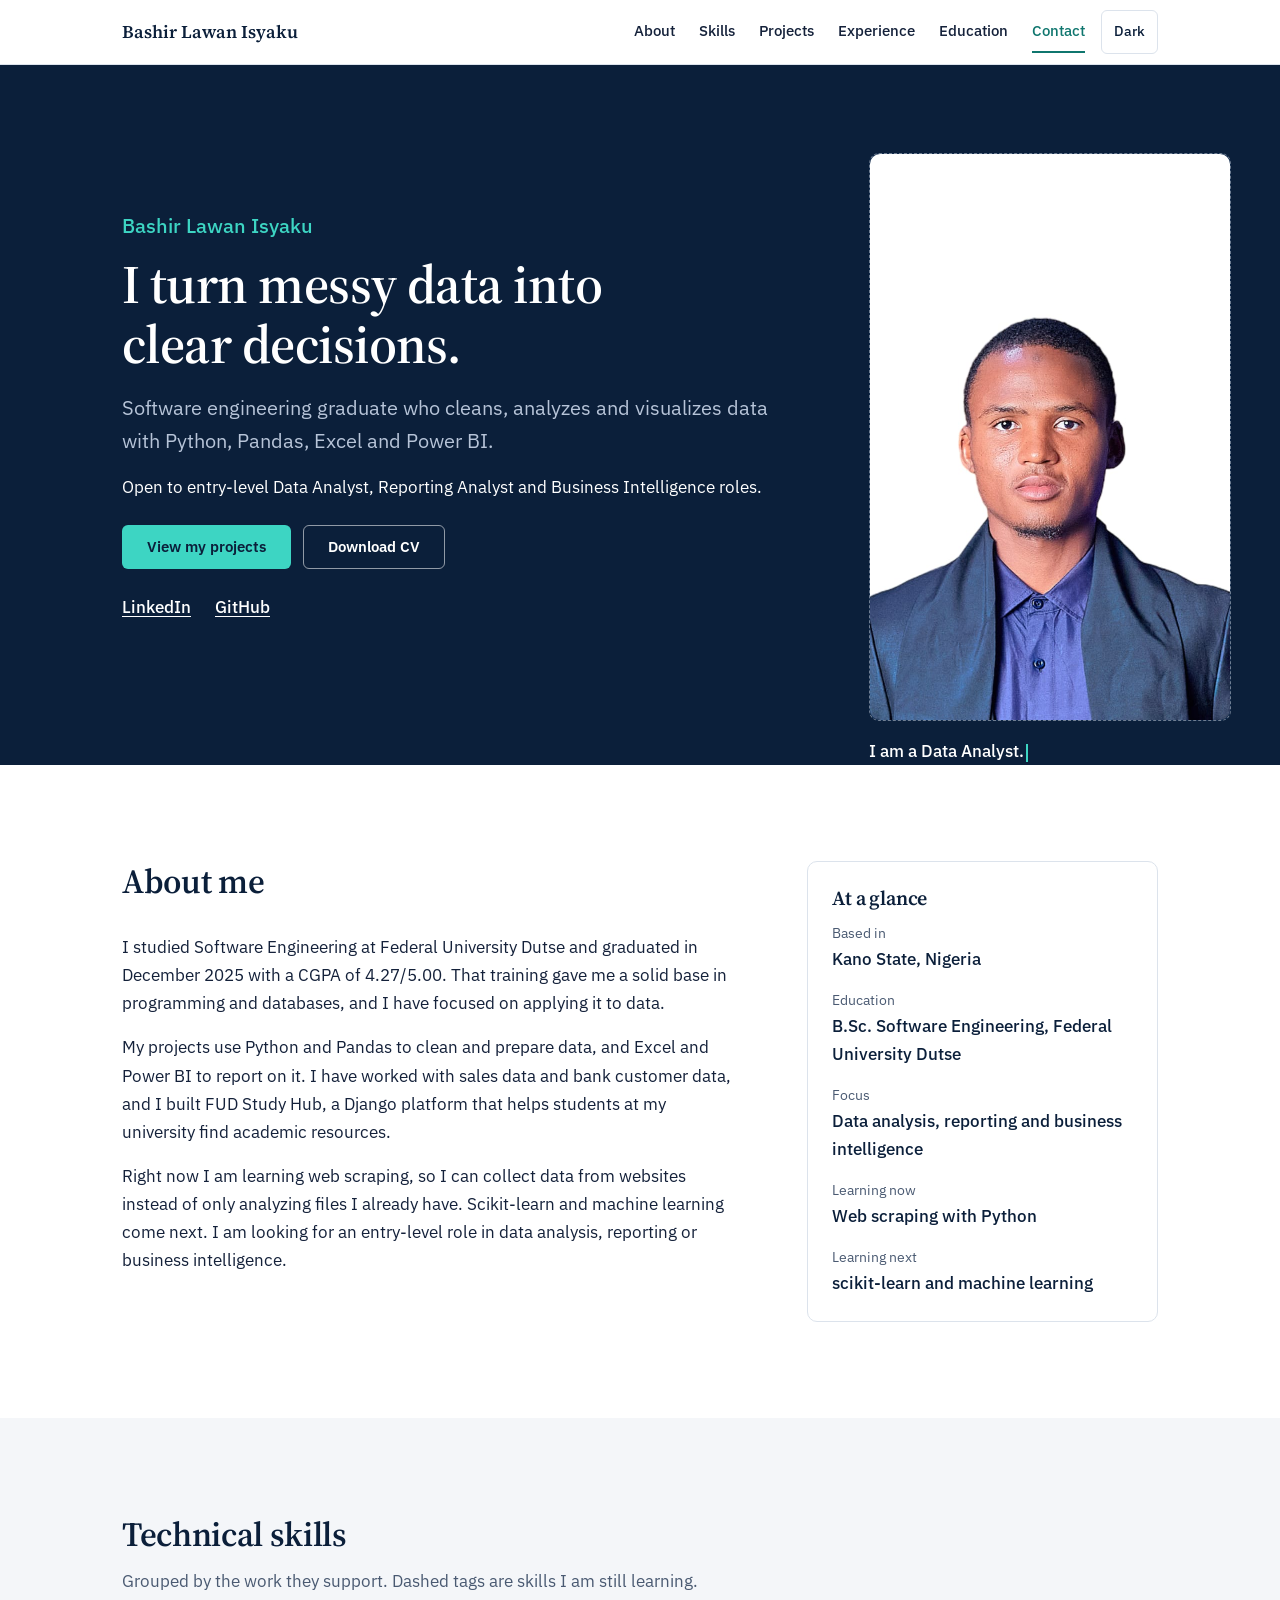
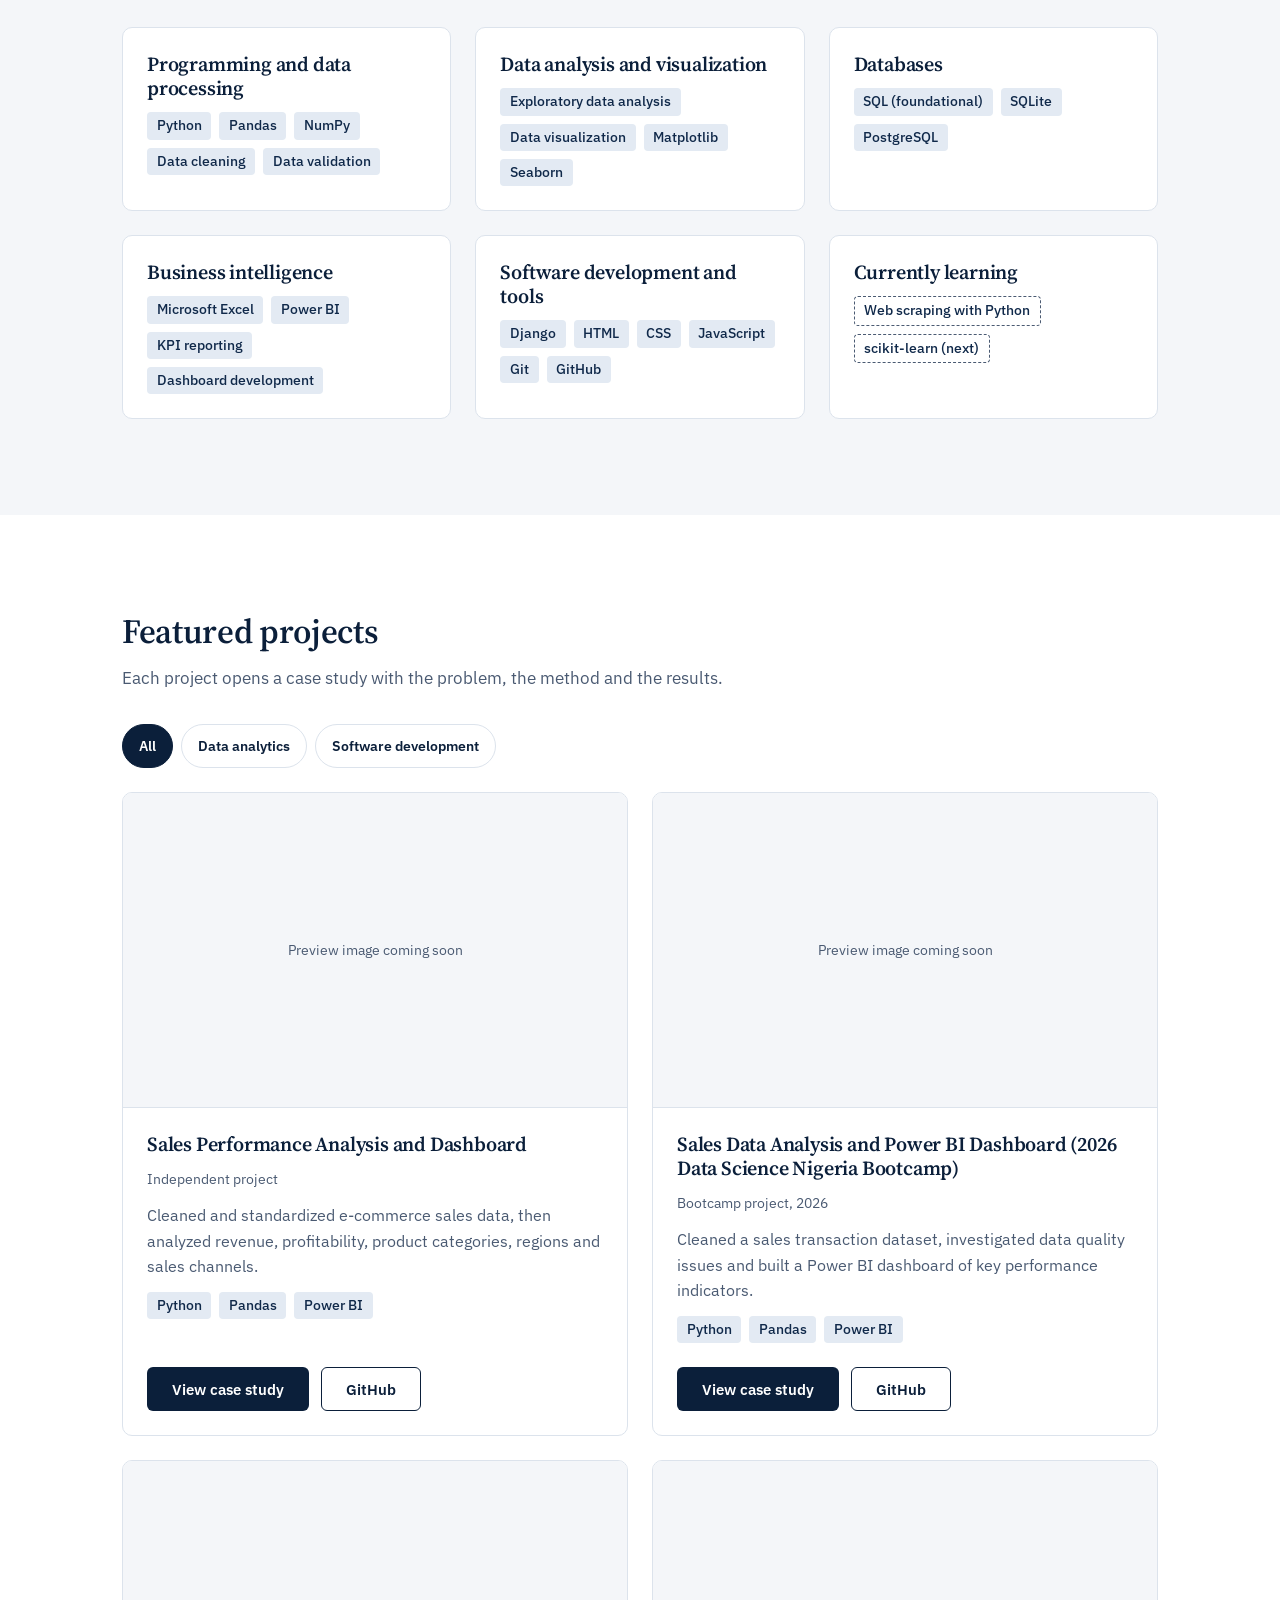
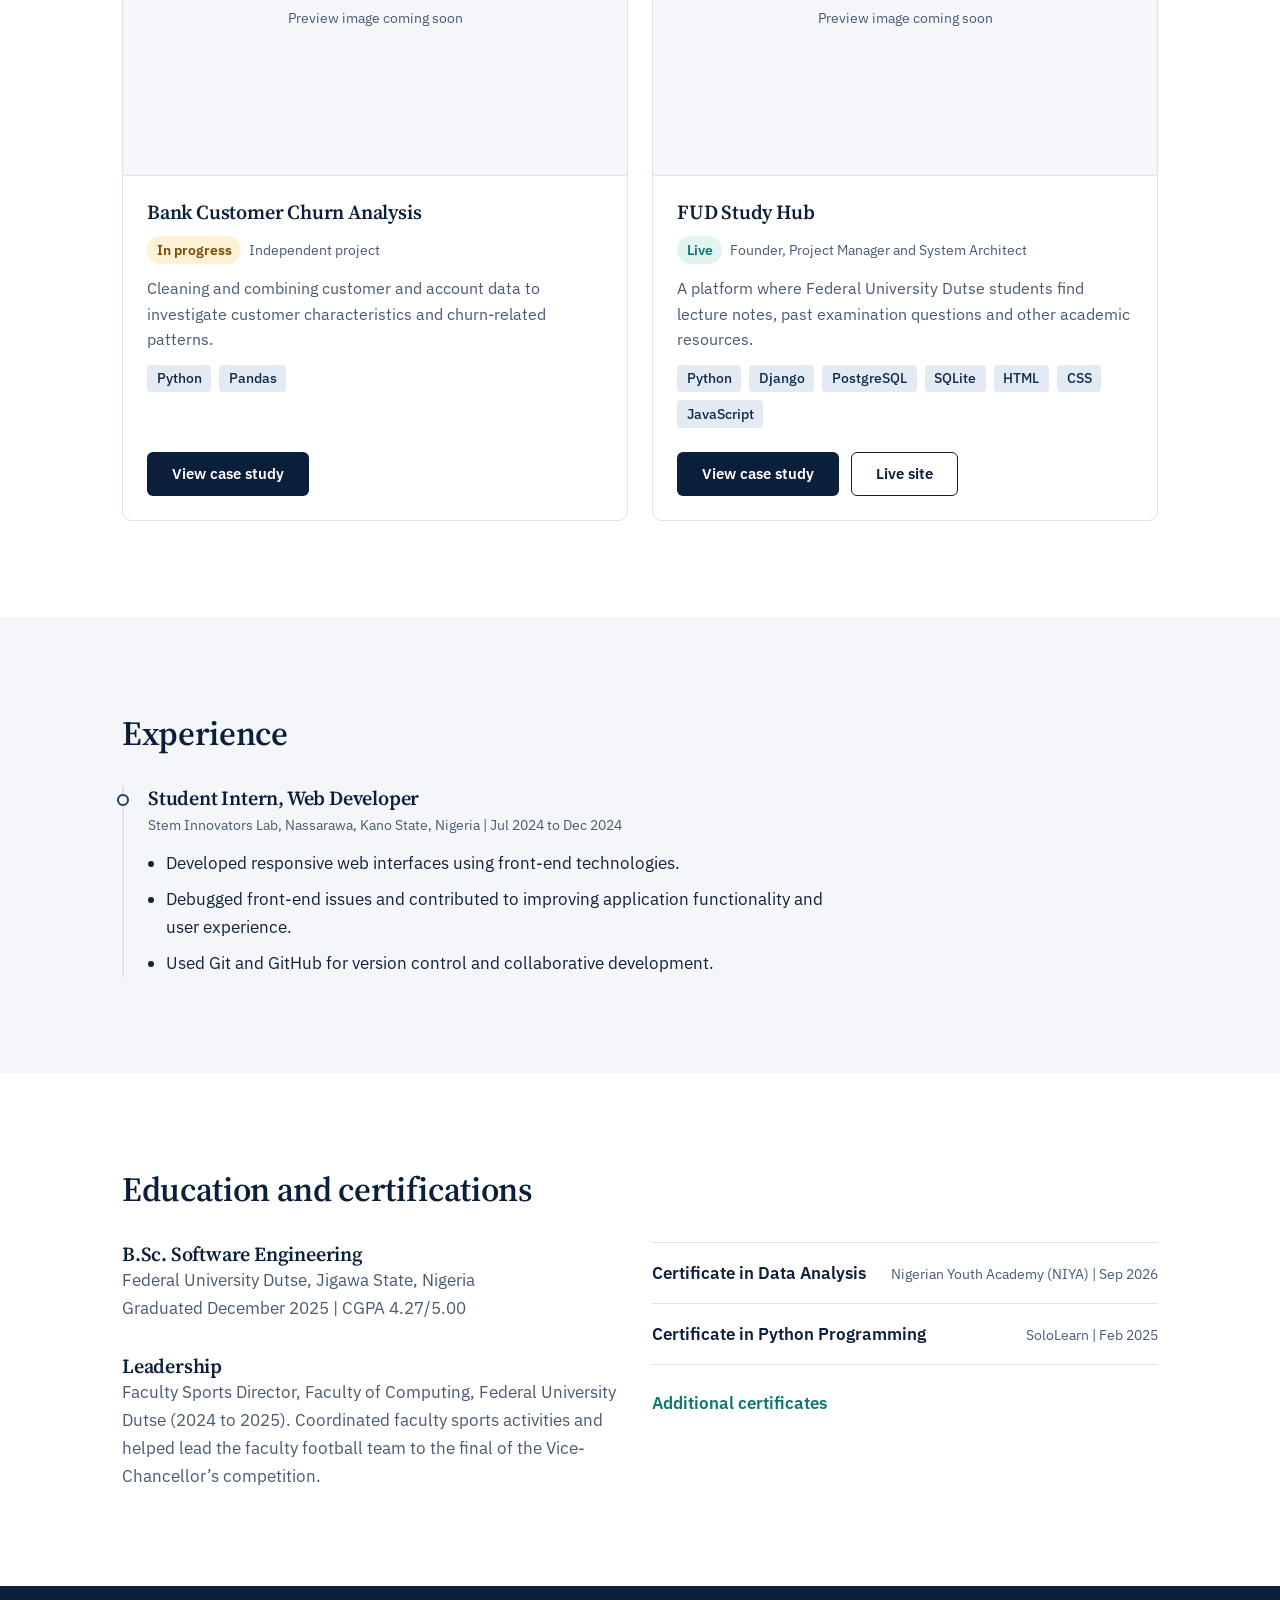
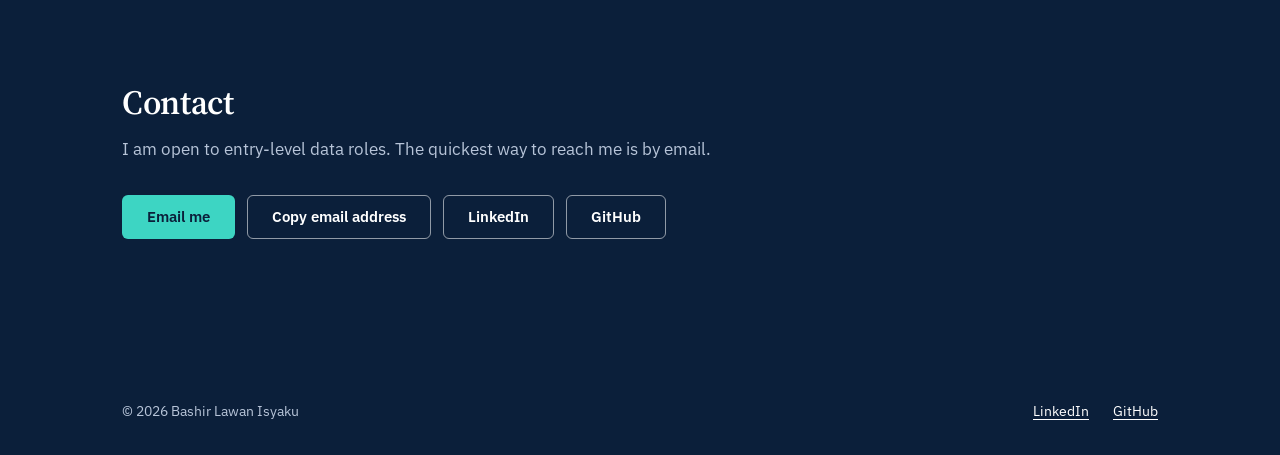
==== index.html @ d9ab1619 "initial portfolio site" ====
<!DOCTYPE html>
<html lang="en" data-theme="light">
<head>
  <meta charset="utf-8">
  <meta name="viewport" content="width=device-width, initial-scale=1">
  <title>Bashir Lawan Isyaku | Data Analyst and Python Developer</title>
  <meta name="description" content="Portfolio of Bashir Lawan Isyaku, a software engineering graduate focused on data analysis with Python, Pandas, Excel and Power BI.">
  <meta property="og:title" content="Bashir Lawan Isyaku | Data Analyst and Python Developer">
  <meta property="og:description" content="Data analysis projects, dashboards and software engineering work.">
  <meta property="og:type" content="website">

  <!-- Runs before the page paints, so there is no flash of the wrong theme -->
  <script>
    document.documentElement.classList.add('js');
    try {
      var saved = localStorage.getItem('theme');
      if (saved === 'dark' || saved === 'light') document.documentElement.setAttribute('data-theme', saved);
      else if (window.matchMedia('(prefers-color-scheme: dark)').matches) document.documentElement.setAttribute('data-theme', 'dark');
    } catch (e) { /* storage unavailable: keep the light theme */ }
  </script>

  <link rel="preconnect" href="https://fonts.googleapis.com">
  <link rel="preconnect" href="https://fonts.gstatic.com" crossorigin>
  <link href="https://fonts.googleapis.com/css2?family=IBM+Plex+Sans:wght@400;500;600&family=Source+Serif+4:wght@600&display=swap" rel="stylesheet">
  <link rel="stylesheet" href="assets/css/base.css">
  <link rel="stylesheet" href="assets/css/layout.css">
  <link rel="stylesheet" href="assets/css/components.css">
  <link rel="stylesheet" href="assets/css/interactions.css">
</head>
<body>
  <a class="skip-link" href="#main">Skip to content</a>

  <header class="site-header">
    <div class="container site-header__inner">
      <a class="brand" href="#top">Bashir Lawan Isyaku</a>
      <div class="header-actions">
        <button class="theme-toggle" type="button" aria-label="Switch to dark theme">Dark</button>
        <button class="nav-toggle" type="button" aria-expanded="false" aria-controls="site-nav">Menu</button>
      </div>
      <nav class="nav" id="site-nav" aria-label="Main" data-open="false">
        <ul class="nav__list">
          <li><a class="nav__link" href="#about">About</a></li>
          <li><a class="nav__link" href="#skills">Skills</a></li>
          <li><a class="nav__link" href="#projects">Projects</a></li>
          <li><a class="nav__link" href="#experience">Experience</a></li>
          <li><a class="nav__link" href="#education">Education</a></li>
          <li><a class="nav__link" href="#contact">Contact</a></li>
        </ul>
      </nav>
    </div>
  </header>

  <main id="main">
    <!-- HERO -->
    <section class="hero on-dark" id="top">
      <div class="container hero__inner">
        <div class="hero__text">
          <p class="hero__name">Bashir Lawan Isyaku</p>
          <h1>I turn messy data into clear decisions.</h1>
          <p class="hero__lead">Software engineering graduate who cleans, analyzes and visualizes data with Python, Pandas, Excel and Power BI.</p>
          <p class="hero__availability">Open to entry-level Data Analyst, Reporting Analyst and Business Intelligence roles.</p>
          <div class="hero__actions">
            <a class="btn btn--light" href="#projects">View my projects</a>
            <a class="btn btn--outline-light" href="assets/docs/Bashir_Lawan_Isyaku_CV.pdf" download>Download CV</a>
          </div>
          <div class="hero__links">
            <a href="https://www.linkedin.com/in/bashir-lawan-isyaku-231a3b282/" rel="noopener">LinkedIn</a>
            <a href="https://github.com/lbash-bk/" rel="noopener">GitHub</a>
          </div>
        </div>

        <div class="hero__photo hero__photo-wrap">
          <!-- Replace this block with: <img src="assets/images/profile/Bashir_Lawan_Isyaku_Profile.jpg" alt="Portrait of Bashir Lawan Isyaku"> -->
          <div class="photo-frame" role="img" aria-label="Photo placeholder"><img src="assets/images/profile/Bashir_Lawan_Isyaku_Profile.jpg" alt="Portrait of Bashir Lawan Isyaku"></div>
          <!-- Typing line: edit the phrases in data-phrases (keep the JSON format) -->
          <p class="hero__typed" aria-label="I am a data analyst, Python developer and software engineering graduate, learning web scraping.">
            <span class="typed" aria-hidden="true" data-phrases='["I am a Data Analyst.","I am a Python Developer.","I am a Software Engineering graduate.","I am learning web scraping.","I am an aspiring Machine Learning Engineer."]'>I am a Data Analyst.</span>
          </p>
        </div>
      </div>
    </section>

    <!-- ABOUT -->
    <section class="section" id="about">
      <div class="container about-grid">
        <div>
          <div class="section__head"><h2>About me</h2></div>
          <p>I studied Software Engineering at Federal University Dutse and graduated in December 2025 with a CGPA of 4.27/5.00. That training gave me a solid base in programming and databases, and I have focused on applying it to data.</p>
          <p>My projects use Python and Pandas to clean and prepare data, and Excel and Power BI to report on it. I have worked with sales data and bank customer data, and I built FUD Study Hub, a Django platform that helps students at my university find academic resources.</p>
          <p>Right now I am learning web scraping, so I can collect data from websites instead of only analyzing files I already have. Scikit-learn and machine learning come next. I am looking for an entry-level role in data analysis, reporting or business intelligence.</p>
        </div>
        <aside class="card reveal" aria-label="At a glance">
          <h3>At a glance</h3>
          <dl class="facts">
            <div><dt>Based in</dt><dd>Kano State, Nigeria</dd></div>
            <div><dt>Education</dt><dd>B.Sc. Software Engineering, Federal University Dutse</dd></div>
            <div><dt>Focus</dt><dd>Data analysis, reporting and business intelligence</dd></div>
            <div><dt>Learning now</dt><dd>Web scraping with Python</dd></div>
            <div><dt>Learning next</dt><dd>scikit-learn and machine learning</dd></div>
          </dl>
        </aside>
      </div>
    </section>

    <!-- SKILLS -->
    <section class="section section--alt" id="skills">
      <div class="container">
        <div class="section__head">
          <h2>Technical skills</h2>
          <p>Grouped by the work they support. Dashed tags are skills I am still learning.</p>
        </div>
        <div class="grid grid--3">
          <article class="card skill-group reveal">
            <h3>Programming and data processing</h3>
            <ul class="tag-list"><li class="tag">Python</li><li class="tag">Pandas</li><li class="tag">NumPy</li><li class="tag">Data cleaning</li><li class="tag">Data validation</li></ul>
          </article>
          <article class="card skill-group reveal">
            <h3>Data analysis and visualization</h3>
            <ul class="tag-list"><li class="tag">Exploratory data analysis</li><li class="tag">Data visualization</li><li class="tag">Matplotlib</li><li class="tag">Seaborn</li></ul>
          </article>
          <article class="card skill-group reveal">
            <h3>Databases</h3>
            <ul class="tag-list"><li class="tag">SQL (foundational)</li><li class="tag">SQLite</li><li class="tag">PostgreSQL</li></ul>
          </article>
          <article class="card skill-group reveal">
            <h3>Business intelligence</h3>
            <ul class="tag-list"><li class="tag">Microsoft Excel</li><li class="tag">Power BI</li><li class="tag">KPI reporting</li><li class="tag">Dashboard development</li></ul>
          </article>
          <article class="card skill-group reveal">
            <h3>Software development and tools</h3>
            <ul class="tag-list"><li class="tag">Django</li><li class="tag">HTML</li><li class="tag">CSS</li><li class="tag">JavaScript</li><li class="tag">Git</li><li class="tag">GitHub</li></ul>
          </article>
          <article class="card skill-group reveal">
            <h3>Currently learning</h3>
            <ul class="tag-list"><li class="tag tag--learning">Web scraping with Python</li><li class="tag tag--learning">scikit-learn (next)</li></ul>
          </article>
        </div>
      </div>
    </section>

    <!-- PROJECTS (cards are created from assets/js/projects.js) -->
    <section class="section" id="projects">
      <div class="container">
        <div class="section__head">
          <h2>Featured projects</h2>
          <p>Each project opens a case study with the problem, the method and the results.</p>
        </div>
        <div class="filter-bar" role="group" aria-label="Filter projects">
          <button class="filter-btn" type="button" data-filter="all" aria-pressed="true">All</button>
          <button class="filter-btn" type="button" data-filter="analytics" aria-pressed="false">Data analytics</button>
          <button class="filter-btn" type="button" data-filter="software" aria-pressed="false">Software development</button>
        </div>
        <div class="grid grid--projects" id="project-grid"></div>
        <noscript><p>Please enable JavaScript to see the project cards, or visit my <a href="https://github.com/lbash-bk/">GitHub profile</a>.</p></noscript>
      </div>
    </section>

    <!-- EXPERIENCE -->
    <section class="section section--alt" id="experience">
      <div class="container">
        <div class="section__head"><h2>Experience</h2></div>
        <div class="timeline">
          <article class="timeline__item reveal">
            <h3 class="timeline__title">Student Intern, Web Developer</h3>
            <p class="timeline__meta">Stem Innovators Lab, Nassarawa, Kano State, Nigeria | Jul 2024 to Dec 2024</p>
            <ul class="timeline__list">
              <li>Developed responsive web interfaces using front-end technologies.</li>
              <li>Debugged front-end issues and contributed to improving application functionality and user experience.</li>
              <li>Used Git and GitHub for version control and collaborative development.</li>
            </ul>
          </article>
        </div>
      </div>
    </section>

    <!-- EDUCATION AND CERTIFICATIONS -->
    <section class="section" id="education">
      <div class="container">
        <div class="section__head"><h2>Education and certifications</h2></div>
        <div class="grid grid--2">
          <div>
            <h3>B.Sc. Software Engineering</h3>
            <p style="color: var(--ink-muted)">Federal University Dutse, Jigawa State, Nigeria<br>Graduated December 2025 | CGPA 4.27/5.00</p>
            <h3 style="margin-top: var(--space-6)">Leadership</h3>
            <p style="color: var(--ink-muted)">Faculty Sports Director, Faculty of Computing, Federal University Dutse (2024 to 2025). Coordinated faculty sports activities and helped lead the faculty football team to the final of the Vice-Chancellor&rsquo;s competition.</p>
          </div>
          <div>
            <ul class="cert-list">
              <li class="cert-list__item"><span class="cert-list__name">Certificate in Data Analysis</span><span class="cert-list__meta">Nigerian Youth Academy (NIYA) | Sep 2026</span></li>
              <li class="cert-list__item"><span class="cert-list__name">Certificate in Python Programming</span><span class="cert-list__meta">SoloLearn | Feb 2025</span></li>
            </ul>
            <details class="more">
              <summary>Additional certificates</summary>
              <ul class="cert-list">
                <li class="cert-list__item"><span class="cert-list__name">Certificate in HTML</span><span class="cert-list__meta">SoloLearn | Apr 2022</span></li>
                <li class="cert-list__item"><span class="cert-list__name">Certificate in Cyber Security (Cisco Packet Tracer / Networking)</span><span class="cert-list__meta">Al-Hikmah CBT Center, Birnin Kudu | 2022</span></li>
                <li class="cert-list__item"><span class="cert-list__name">Certificate in Data Processing</span><span class="cert-list__meta">IT Unit, Federal Medical Center, Birnin Kudu | 2021</span></li>
                <li class="cert-list__item"><span class="cert-list__name">Certificate of Participation, NACOS National Summit</span><span class="cert-list__meta">10 to 13 October 2023</span></li>
              </ul>
            </details>
          </div>
        </div>
      </div>
    </section>

    <!-- CONTACT -->
    <section class="section section--dark on-dark" id="contact">
      <div class="container">
        <div class="section__head">
          <h2 style="color: var(--on-dark)">Contact</h2>
          <p style="color: var(--on-dark-muted)">I am open to entry-level data roles. The quickest way to reach me is by email.</p>
        </div>
        <div class="contact-actions">
          <a class="btn btn--light" href="mailto:blawanbkd@gmail.com">Email me</a>
          <button class="btn btn--outline-light" type="button" data-copy-email="blawanbkd@gmail.com">Copy email address</button>
          <a class="btn btn--outline-light" href="https://www.linkedin.com/in/bashir-lawan-isyaku-231a3b282/" rel="noopener">LinkedIn</a>
          <a class="btn btn--outline-light" href="https://github.com/lbash-bk/" rel="noopener">GitHub</a>
        </div>
        <p class="copy-status" role="status" aria-live="polite"></p>
      </div>
    </section>
  </main>

  <footer class="site-footer on-dark">
    <div class="container site-footer__inner">
      <p>&copy; 2026 Bashir Lawan Isyaku</p>
      <div class="site-footer__links">
        <a href="https://www.linkedin.com/in/bashir-lawan-isyaku-231a3b282/" rel="noopener">LinkedIn</a>
        <a href="https://github.com/lbash-bk/" rel="noopener">GitHub</a>
      </div>
    </div>
  </footer>

  <button class="to-top" type="button" aria-label="Back to top">Top</button>

  <script src="assets/js/projects.js" defer></script>
  <script src="assets/js/main.js" defer></script>
</body>
</html>
---- assets/css/base.css ----
/* ==========================================================================
   base.css: design tokens, reset, typography, accessibility defaults
   Edit colours, fonts and spacing HERE and the whole site follows.
   ========================================================================== */

:root {
  /* Colour: navy + white, one teal accent */
  --navy-900: #0b1f3a;   /* hero, footer, headings on dark */
  --navy-800: #10294a;
  --navy-700: #1c3c68;
  --navy-100: #e3eaf3;   /* tag background */

  --ink: #14213a;        /* body text on light */
  --ink-muted: #4a5a72;  /* secondary text on light (6.9:1 on white) */
  --on-dark: #ffffff;
  --on-dark-muted: #b7c4d8; /* secondary text on navy (about 9:1) */

  --paper: #ffffff;
  --paper-alt: #f4f6f9;  /* alternate section background */
  --line: #dce3ec;       /* borders */

  --accent: #0f766e;         /* links and focus on light (5.5:1) */
  --accent-soft: #e2f3f1;
  --accent-bright: #3dd5c3;  /* buttons and focus on navy */
  --amber-ink: #7a4b00;      /* "in progress" badge text */
  --amber-soft: #fff1d6;

  /* Typography */
  --font-heading: "Source Serif 4", Georgia, "Times New Roman", serif;
  --font-body: "IBM Plex Sans", system-ui, -apple-system, "Segoe UI", Roboto, Arial, sans-serif;

  --text-sm: 0.875rem;
  --text-base: 1.0625rem;
  --text-lg: 1.25rem;
  --h3: 1.25rem;
  --h2: clamp(1.625rem, 3.2vw, 2.125rem);
  --h1: clamp(2.125rem, 5.2vw, 3.375rem);

  /* Spacing (4px base) */
  --space-1: 0.25rem;
  --space-2: 0.5rem;
  --space-3: 0.75rem;
  --space-4: 1rem;
  --space-5: 1.5rem;
  --space-6: 2rem;
  --space-7: 3rem;
  --space-8: 4.5rem;

  /* Shape: different radii for different jobs */
  --radius-tag: 4px;
  --radius-btn: 6px;
  --radius-card: 10px;

  --container: 1100px;
  --measure: 68ch; /* comfortable line length for paragraphs */

  /* Semantic tokens (these change in dark mode) */
  --heading: var(--navy-900);
  --tag-bg: var(--navy-100);
  --tag-ink: var(--navy-800);
  --btn-bg: var(--navy-900);
  --btn-ink: #ffffff;
  --btn-bg-hover: var(--navy-700);
  --link-hover: var(--navy-700);
}

/* Dark theme: toggled by the button in the header (data-theme on <html>) */
:root[data-theme="dark"] {
  --paper: #0b1626;
  --paper-alt: #0f1d31;
  --line: #22385a;
  --ink: #e4ebf5;
  --ink-muted: #a3b3ca;
  --accent: #3dd5c3;
  --accent-soft: #10302f;
  --amber-ink: #ffd58a;
  --amber-soft: #3a2c0d;
  --heading: #ffffff;
  --tag-bg: #1b2f4f;
  --tag-ink: #d9e4f4;
  --btn-bg: #3dd5c3;
  --btn-ink: #0b1f3a;
  --btn-bg-hover: #7ae6d9;
  --link-hover: #7ae6d9;
  color-scheme: dark;
}

/* Reset */
*, *::before, *::after { box-sizing: border-box; }
html { -webkit-text-size-adjust: 100%; scroll-behavior: smooth; scroll-padding-top: 5rem; }
body {
  margin: 0;
  font-family: var(--font-body);
  font-size: var(--text-base);
  line-height: 1.65;
  color: var(--ink);
  background: var(--paper);
  -webkit-font-smoothing: antialiased;
}
img, svg { max-width: 100%; display: block; }
ul, ol { margin: 0; padding: 0; list-style: none; }
h1, h2, h3, h4, p, figure, dl, dd { margin: 0; }

/* Headings */
h1, h2, h3 {
  font-family: var(--font-heading);
  font-weight: 600;
  line-height: 1.2;
  color: var(--heading);
  letter-spacing: -0.01em;
}
h1 { font-size: var(--h1); line-height: 1.12; }
h2 { font-size: var(--h2); }
h3 { font-size: var(--h3); }

p { max-width: var(--measure); }
p + p { margin-top: var(--space-4); }

a { color: var(--accent); text-underline-offset: 3px; }
a:hover { color: var(--link-hover); }

/* Accessibility */
:focus-visible { outline: 3px solid var(--accent); outline-offset: 3px; border-radius: 2px; }
.on-dark :focus-visible { outline-color: var(--accent-bright); }

.visually-hidden {
  position: absolute; width: 1px; height: 1px; margin: -1px; padding: 0;
  overflow: hidden; clip: rect(0 0 0 0); white-space: nowrap; border: 0;
}
.skip-link {
  position: absolute; left: var(--space-4); top: -4rem;
  background: var(--navy-900); color: var(--on-dark);
  padding: var(--space-3) var(--space-4); border-radius: var(--radius-btn); z-index: 100;
}
.skip-link:focus { top: var(--space-4); }

@media (prefers-reduced-motion: reduce) {
  html { scroll-behavior: auto; }
  *, *::before, *::after { transition: none !important; animation: none !important; }
}
---- assets/css/layout.css ----
/* ==========================================================================
   layout.css: page structure (container, sections, header, hero, footer)
   ========================================================================== */

.container {
  width: 100%;
  max-width: var(--container);
  margin-inline: auto;
  padding-inline: clamp(1.25rem, 4vw, 2rem);
}

/* Sections: spacing lives ONLY in .section; modifiers change colour only */
.section { padding-block: clamp(3.5rem, 8vw, 6rem); }
.section--alt { background: var(--paper-alt); }
.section--dark { background: var(--navy-900); color: var(--on-dark); }

.section__head { margin-bottom: var(--space-6); }
.section__head h2 { margin-bottom: var(--space-3); }
.section__head p { color: var(--ink-muted); }

/* Grids */
.grid { display: grid; gap: var(--space-5); }
.grid--2 { grid-template-columns: repeat(auto-fit, minmax(min(100%, 320px), 1fr)); }
.grid--3 { grid-template-columns: repeat(auto-fit, minmax(min(100%, 300px), 1fr)); }

/* ---------- Header and navigation ---------- */
.site-header {
  position: sticky; top: 0; z-index: 50;
  background: var(--paper);
  border-bottom: 1px solid var(--line);
}
.site-header__inner {
  display: flex; align-items: center; justify-content: space-between;
  min-height: 4rem;
}
.brand {
  font-family: var(--font-heading); font-weight: 600; font-size: 1.125rem;
  color: var(--heading); text-decoration: none;
}
.brand:hover { color: var(--heading); }

.nav-toggle {
  display: inline-flex; align-items: center; gap: var(--space-2);
  min-height: 44px; padding: 0 var(--space-4);
  font: inherit; font-size: var(--text-sm); font-weight: 500;
  color: var(--heading); background: transparent;
  border: 1px solid var(--line); border-radius: var(--radius-btn); cursor: pointer;
}

.nav { display: none; width: 100%; }
.nav[data-open="true"] { display: block; }
.site-header__inner { flex-wrap: wrap; }
.nav__list { display: flex; flex-direction: column; padding-block: var(--space-3) var(--space-4); }
.nav__link {
  display: block; padding: var(--space-3) 0; min-height: 44px;
  color: var(--ink); text-decoration: none; font-weight: 500;
  border-top: 1px solid var(--line);
}
.nav__link:hover { color: var(--accent); }
.nav__link[aria-current="page"], .nav__link[aria-current="true"] { color: var(--accent); }

@media (min-width: 52rem) {
  .nav-toggle { display: none; }
  .nav { display: block; width: auto; }
  .nav__list { flex-direction: row; gap: var(--space-5); padding: 0; }
  .nav__link { border-top: 0; padding: var(--space-2) 0; min-height: 0; font-size: 0.9375rem; }
}

/* ---------- Hero ---------- */
.hero {
  background: var(--navy-900);
  color: var(--on-dark);
  padding-block: clamp(2.5rem, 7vw, 5.5rem);
}
.hero__inner { display: grid; gap: var(--space-6); align-items: center; }
.hero__photo { order: -1; width: min(48%, 170px); }
.hero h1 { color: var(--on-dark); margin-bottom: var(--space-4); max-width: 18ch; }
.hero__name { font-size: var(--text-lg); color: var(--accent-bright); font-weight: 500; margin-bottom: var(--space-3); }
.hero__lead { color: var(--on-dark-muted); font-size: var(--text-lg); margin-bottom: var(--space-4); }
.hero__availability { color: var(--on-dark); font-size: var(--text-base); margin-bottom: var(--space-5); }
.hero__actions { display: flex; flex-wrap: wrap; gap: var(--space-3); margin-bottom: var(--space-5); }
.hero__links { display: flex; gap: var(--space-5); }
.hero__links a { color: var(--on-dark); font-weight: 500; }
.hero__links a:hover { color: var(--accent-bright); }

@media (min-width: 52rem) {
  .hero__inner { grid-template-columns: 1.4fr 0.6fr; gap: var(--space-8); }
  .hero__photo { order: 0; width: 100%; }
}

/* Photo placeholder: replace with <img> when you have a photo */
.photo-frame {
  aspect-ratio: 4 / 5; width: 100%;
  display: grid; place-items: center; text-align: center;
  border: 1px dashed rgba(255, 255, 255, 0.4);
  border-radius: var(--radius-card);
  background: var(--navy-800);
  color: var(--on-dark-muted); font-size: var(--text-sm);
}
.photo-frame img { width: 100%; height: 100%; object-fit: cover; border-radius: var(--radius-card); }

/* ---------- Footer ---------- */
.site-footer { background: var(--navy-900); color: var(--on-dark-muted); padding-block: var(--space-6); font-size: var(--text-sm); }
.site-footer__inner { display: flex; flex-wrap: wrap; gap: var(--space-4); justify-content: space-between; }
.site-footer a { color: var(--on-dark); }
.site-footer a:hover { color: var(--accent-bright); }
.site-footer__links { display: flex; gap: var(--space-5); }
---- assets/css/components.css ----
/* ==========================================================================
   components.css: reusable pieces (buttons, tags, cards, timeline, etc.)
   ========================================================================== */

/* ---------- Buttons ---------- */
.btn {
  display: inline-flex; align-items: center; justify-content: center;
  min-height: 44px; padding: 0 var(--space-5);
  font: inherit; font-weight: 600; font-size: 0.9375rem; line-height: 1;
  text-decoration: none; cursor: pointer;
  border: 1px solid transparent; border-radius: var(--radius-btn);
  transition: background-color 0.15s ease, border-color 0.15s ease, color 0.15s ease;
}
/* On light backgrounds */
.btn--primary { background: var(--btn-bg); color: var(--btn-ink); }
.btn--primary:hover { background: var(--btn-bg-hover); color: var(--btn-ink); }
.btn--secondary { background: transparent; color: var(--heading); border-color: var(--heading); }
.btn--secondary:hover { background: var(--tag-bg); color: var(--heading); }
/* On navy backgrounds (hero) */
.btn--light { background: var(--accent-bright); color: var(--navy-900); }
.btn--light:hover { background: #7ae6d9; color: var(--navy-900); }
.btn--outline-light { background: transparent; color: var(--on-dark); border-color: rgba(255, 255, 255, 0.55); }
.btn--outline-light:hover { background: rgba(255, 255, 255, 0.1); color: var(--on-dark); }

/* ---------- Tags and badges ---------- */
.tag-list { display: flex; flex-wrap: wrap; gap: var(--space-2); }
.tag {
  display: inline-block; padding: 0.2rem 0.6rem;
  font-size: var(--text-sm); line-height: 1.5; font-weight: 500;
  color: var(--tag-ink); background: var(--tag-bg);
  border-radius: var(--radius-tag);
}
/* A skill you are still learning: dashed outline instead of fill */
.tag--learning { background: transparent; border: 1px dashed var(--ink-muted); }

.badge {
  display: inline-block; padding: 0.15rem 0.6rem;
  font-size: var(--text-sm); font-weight: 600; border-radius: 999px;
}
.badge--progress { color: var(--amber-ink); background: var(--amber-soft); }
.badge--live { color: var(--accent); background: var(--accent-soft); }

/* ---------- Generic card ---------- */
.card {
  background: var(--paper);
  border: 1px solid var(--line);
  border-radius: var(--radius-card);
  padding: var(--space-5);
}
.card h3 { margin-bottom: var(--space-3); }

/* Skill group = card with a heading and tags */
.skill-group .tag-list { margin-top: var(--space-3); }

/* ---------- Project card ---------- */
.project-card {
  display: flex; flex-direction: column;
  background: var(--paper);
  border: 1px solid var(--line);
  border-radius: var(--radius-card);
  overflow: hidden;
  transition: border-color 0.15s ease;
}
.project-card:hover, .project-card:focus-within { border-color: var(--navy-700); }
.project-card__thumb {
  aspect-ratio: 16 / 10; background: var(--paper-alt);
  border-bottom: 1px solid var(--line);
  display: grid; place-items: center; text-align: center;
  padding: var(--space-4); color: var(--ink-muted); font-size: var(--text-sm);
}
.project-card__thumb img { width: 100%; height: 100%; object-fit: cover; }
.project-card__body { display: flex; flex-direction: column; gap: var(--space-3); padding: var(--space-5); flex: 1; }
.project-card__meta { display: flex; flex-wrap: wrap; gap: var(--space-2); align-items: center; font-size: var(--text-sm); color: var(--ink-muted); }
.project-card__summary { color: var(--ink-muted); font-size: 0.9688rem; }
.project-card__actions { display: flex; flex-wrap: wrap; gap: var(--space-3); margin-top: auto; padding-top: var(--space-3); }

/* ---------- Experience / education entries (a real sequence) ---------- */
.timeline { border-left: 2px solid var(--line); padding-left: var(--space-5); display: grid; gap: var(--space-6); }
.timeline__item { position: relative; }
.timeline__item::before {
  content: ""; position: absolute; left: calc(-1 * var(--space-5) - 7px); top: 0.55rem;
  width: 12px; height: 12px; border-radius: 50%;
  background: var(--paper); border: 2px solid var(--navy-700);
}
.timeline__title { margin-bottom: var(--space-1); }
.timeline__meta { color: var(--ink-muted); font-size: var(--text-sm); margin-bottom: var(--space-3); }
.timeline__list { display: grid; gap: var(--space-2); padding-left: 1.1rem; list-style: disc; max-width: var(--measure); }

/* ---------- Certificates ---------- */
.cert-list { display: grid; gap: 0; border-top: 1px solid var(--line); }
.cert-list__item {
  display: grid; gap: var(--space-1);
  padding: var(--space-4) 0; border-bottom: 1px solid var(--line);
}
.cert-list__name { font-weight: 600; color: var(--heading); }
.cert-list__meta { color: var(--ink-muted); font-size: var(--text-sm); }
@media (min-width: 40rem) {
  .cert-list__item { grid-template-columns: 1fr auto; align-items: baseline; gap: var(--space-5); }
}

/* ---------- Case-study helpers ---------- */
.case-meta {
  display: grid; gap: var(--space-4);
  grid-template-columns: repeat(auto-fit, minmax(160px, 1fr));
  padding: var(--space-5); background: var(--paper-alt);
  border: 1px solid var(--line); border-radius: var(--radius-card);
}
.case-meta dt { font-size: var(--text-sm); color: var(--ink-muted); }
.case-meta dd { font-weight: 600; color: var(--heading); }

.callout {
  border-left: 4px solid var(--accent);
  background: var(--accent-soft);
  padding: var(--space-4) var(--space-5);
  border-radius: 0 var(--radius-btn) var(--radius-btn) 0;
}
.placeholder-note {
  border: 1px dashed var(--ink-muted); border-radius: var(--radius-card);
  padding: var(--space-5); color: var(--ink-muted); font-size: var(--text-sm);
}
---- assets/css/interactions.css ----
/* ==========================================================================
   interactions.css: styles for the dynamic features (see main.js)
   ========================================================================== */

/* Header controls */
.header-actions { display: flex; align-items: center; gap: var(--space-2); }
.theme-toggle {
  min-height: 44px; min-width: 44px; padding: 0 var(--space-3);
  font: inherit; font-size: var(--text-sm); font-weight: 500;
  color: var(--heading); background: transparent;
  border: 1px solid var(--line); border-radius: var(--radius-btn); cursor: pointer;
}
.theme-toggle:hover { border-color: var(--ink-muted); }

/* Active section link in the navigation (set by scrollspy) */
@media (min-width: 52rem) {
  .nav__link { border-bottom: 2px solid transparent; }
  .nav__link[aria-current="true"] { border-bottom-color: var(--accent); }
}

/* Typing line under the profile photo */
.hero__photo-wrap { display: grid; gap: var(--space-4); justify-items: stretch; }
.hero__typed {
  min-height: 3.2em; /* reserves two lines so the layout never jumps */
  font-size: var(--text-base); font-weight: 500; color: var(--on-dark);
  text-align: left;
}
.typed::after {
  content: ""; display: inline-block; width: 2px; height: 1.1em;
  margin-left: 2px; vertical-align: text-bottom;
  background: var(--accent-bright); animation: blink 1s steps(1) infinite;
}
@keyframes blink { 50% { opacity: 0; } }

/* Scroll reveal: only when JavaScript is running, and only once per element */
.js .reveal { opacity: 0; transform: translateY(10px); transition: opacity 0.45s ease, transform 0.45s ease; }
.js .reveal.is-visible { opacity: 1; transform: none; }

/* Project filter */
.filter-bar { display: flex; flex-wrap: wrap; gap: var(--space-2); margin-bottom: var(--space-5); }
.filter-btn {
  min-height: 44px; padding: 0 var(--space-4);
  font: inherit; font-size: var(--text-sm); font-weight: 600;
  color: var(--heading); background: transparent;
  border: 1px solid var(--line); border-radius: 999px; cursor: pointer;
}
.filter-btn:hover { border-color: var(--ink-muted); }
.filter-btn[aria-pressed="true"] { background: var(--btn-bg); color: var(--btn-ink); border-color: var(--btn-bg); }
.project-card[hidden] { display: none; }

/* About: two columns on wide screens */
.about-grid { display: grid; gap: var(--space-6); }
@media (min-width: 52rem) { .about-grid { grid-template-columns: 1.4fr 0.8fr; gap: var(--space-8); } }
.facts { display: grid; gap: var(--space-4); }
.facts dt { font-size: var(--text-sm); color: var(--ink-muted); }
.facts dd { font-weight: 500; color: var(--heading); }

/* Additional certificates (collapsible) */
.more { margin-top: var(--space-4); }
.more summary {
  cursor: pointer; font-weight: 600; color: var(--accent);
  min-height: 44px; display: flex; align-items: center;
}
.more .cert-list { border-top: 0; }

/* Contact */
.contact-actions { display: flex; flex-wrap: wrap; gap: var(--space-3); }
.copy-status { color: var(--on-dark-muted); font-size: var(--text-sm); margin-top: var(--space-3); min-height: 1.5em; }

/* Back to top */
.to-top {
  position: fixed; right: var(--space-4); bottom: var(--space-4); z-index: 40;
  min-height: 44px; min-width: 44px; padding: 0 var(--space-4);
  font: inherit; font-size: var(--text-sm); font-weight: 600;
  color: var(--btn-ink); background: var(--btn-bg);
  border: 0; border-radius: 999px; cursor: pointer;
  opacity: 0; pointer-events: none; transition: opacity 0.2s ease;
}
.to-top.is-shown { opacity: 1; pointer-events: auto; }

/* Case-study page */
.case-hero { background: var(--navy-900); color: var(--on-dark); padding-block: clamp(2.5rem, 6vw, 4rem); }
.case-hero h1 { color: var(--on-dark); margin-bottom: var(--space-3); max-width: 24ch; }
.case-hero p { color: var(--on-dark-muted); font-size: var(--text-lg); }
.case-hero a.back { display: inline-block; margin-bottom: var(--space-4); color: var(--on-dark); font-size: var(--text-sm); }
.case-hero .project-card__actions { padding-top: var(--space-5); }
.case-section { margin-top: var(--space-7); }
.case-section h2 { margin-bottom: var(--space-4); }
.case-section ul { display: grid; gap: var(--space-2); padding-left: 1.1rem; list-style: disc; max-width: var(--measure); }
.case-nav { display: flex; flex-wrap: wrap; justify-content: space-between; gap: var(--space-4); margin-top: var(--space-8); padding-top: var(--space-5); border-top: 1px solid var(--line); }

/* Project grid: 2 columns so four cards form a tidy 2x2 */
.grid--projects { grid-template-columns: 1fr; }
@media (min-width: 40rem) { .grid--projects { grid-template-columns: repeat(2, 1fr); } }

/* Header: brand left, navigation and theme button grouped on the right (desktop) */
@media (min-width: 52rem) {
  .nav { order: 2; margin-left: auto; margin-right: var(--space-4); }
  .header-actions { order: 3; }
}
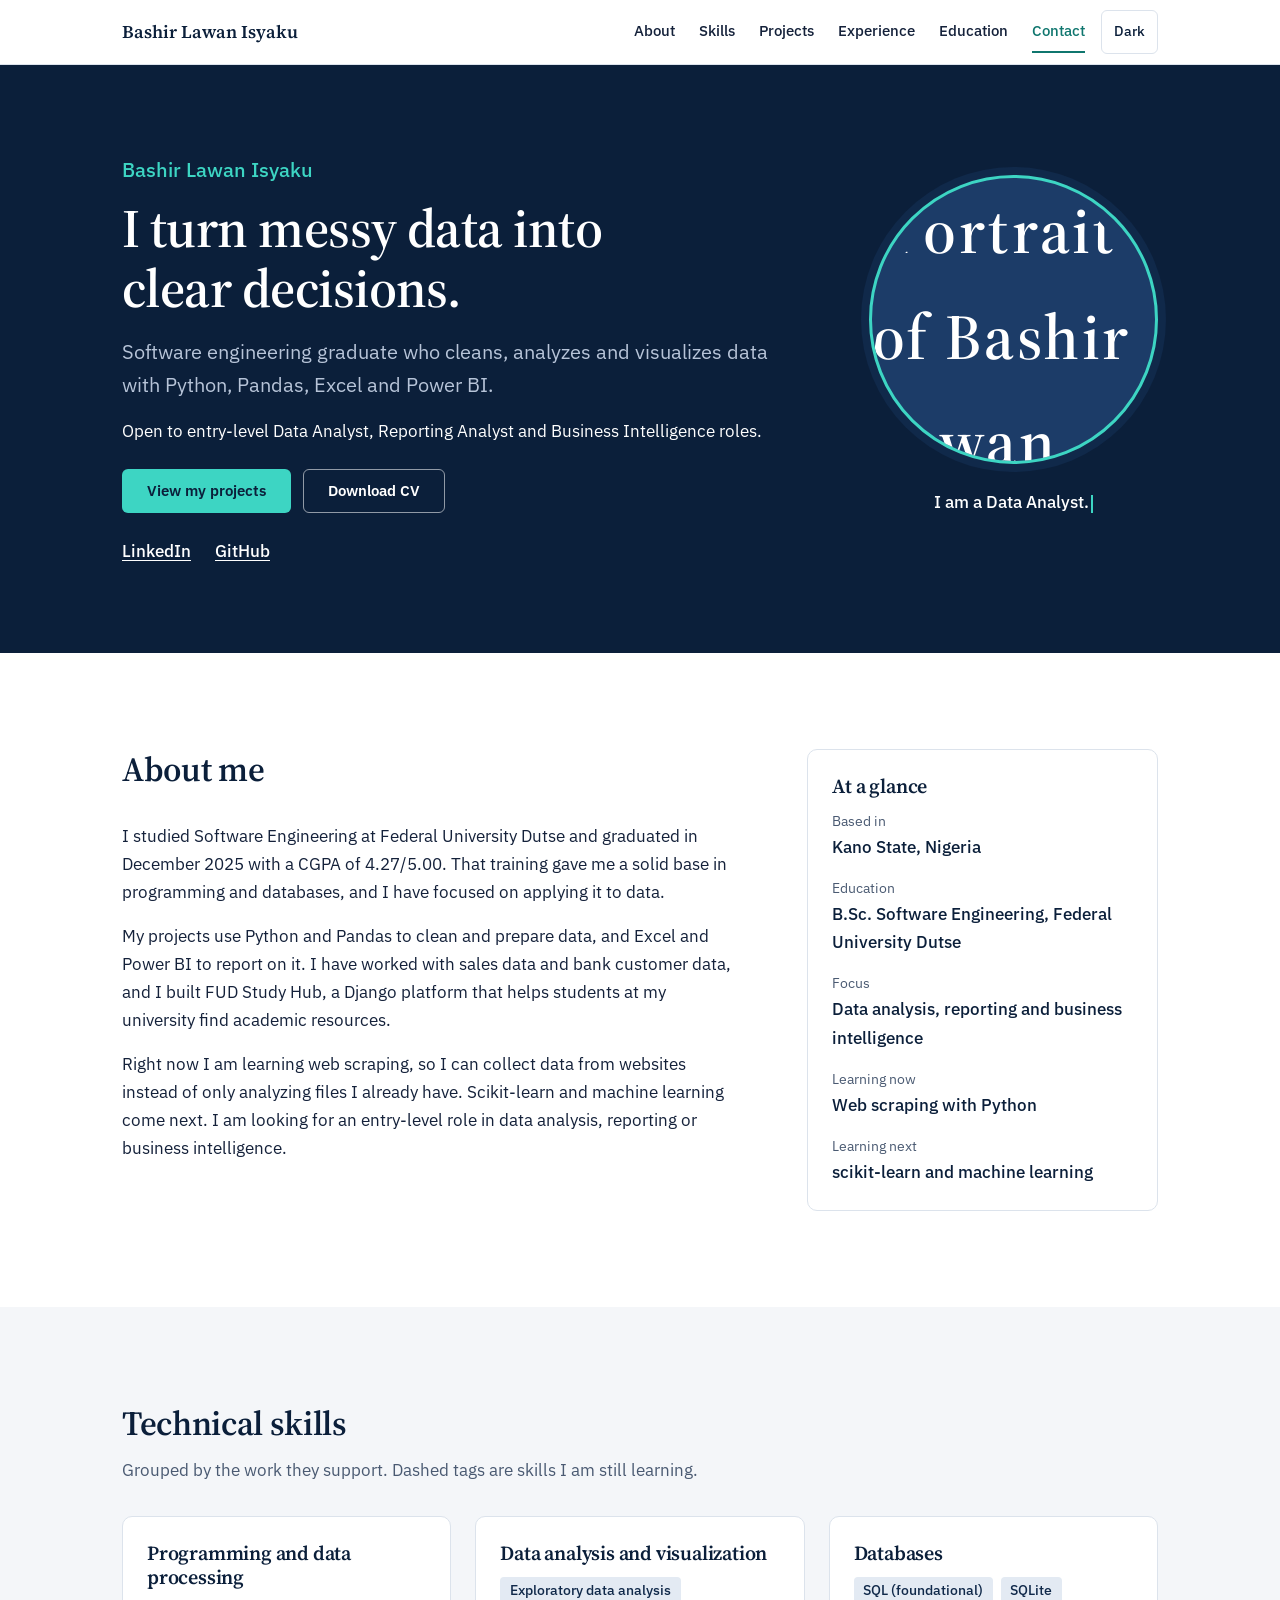
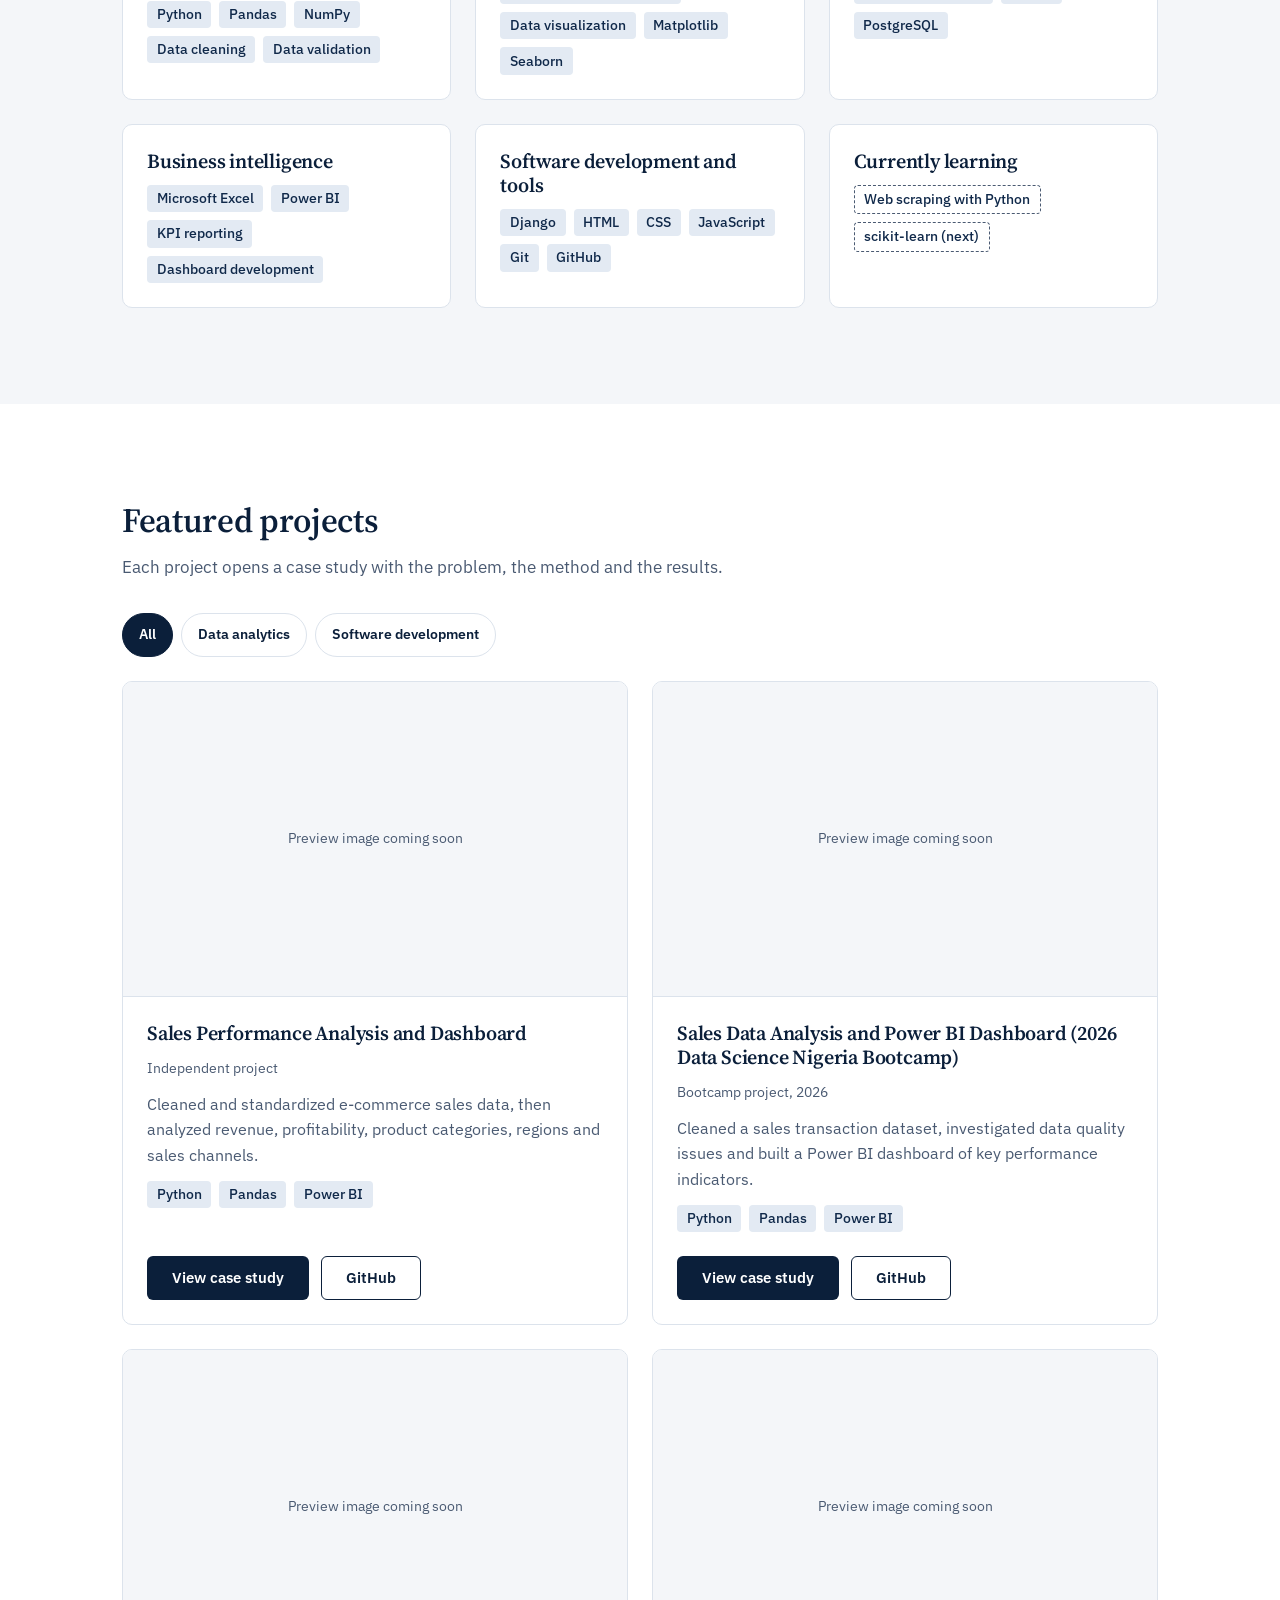
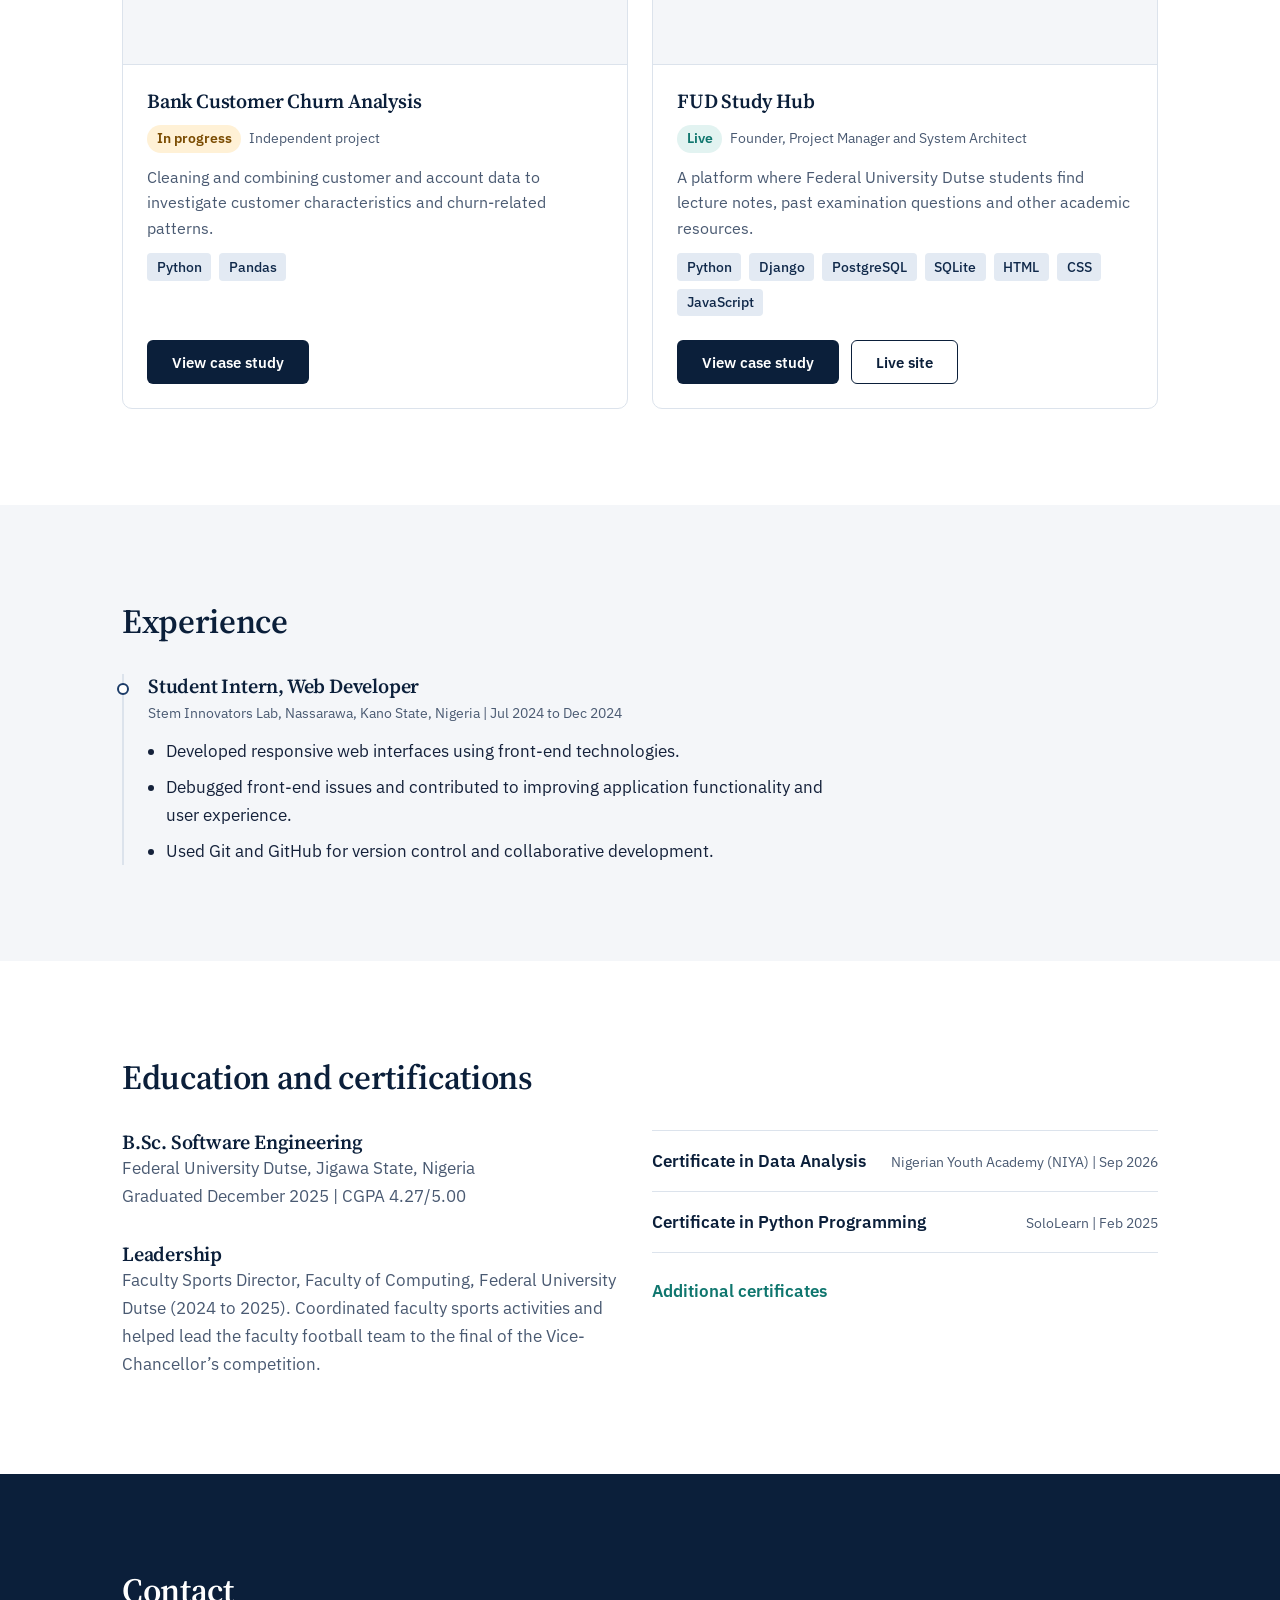
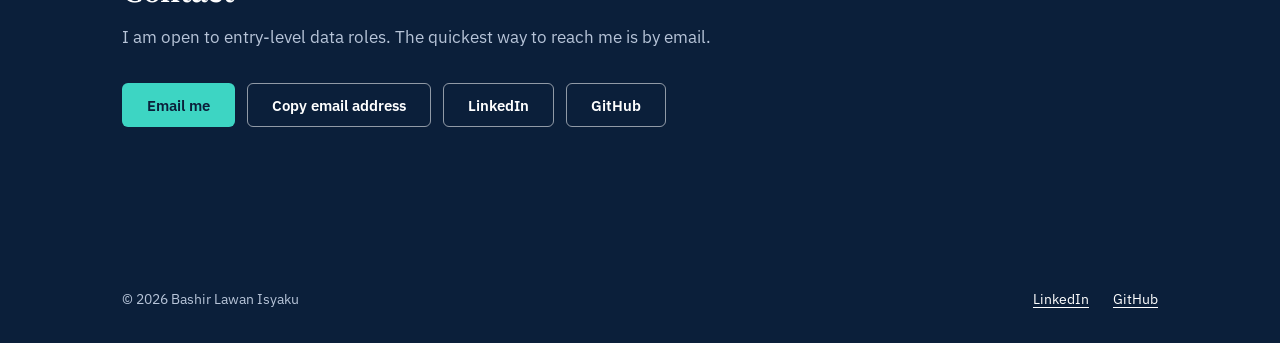
==== commit 4730d9ee: "updates the index(profile crop)" ====
--- a/index.html
+++ b/index.html
@@ -70,8 +70,9 @@
         </div>
 
         <div class="hero__photo hero__photo-wrap">
-          <!-- Replace this block with: <img src="assets/images/profile/Bashir_Lawan_Isyaku_Profile.jpg" alt="Portrait of Bashir Lawan Isyaku"> -->
-          <div class="photo-frame" role="img" aria-label="Photo placeholder"><img src="assets/images/profile/Bashir_Lawan_Isyaku_Profile.jpg" alt="Portrait of Bashir Lawan Isyaku"></div>
+          <!-- Photo: replace the initials with <img src="assets/images/profile/bashir.jpg" alt="Portrait of Bashir Lawan Isyaku">
+               (square crop, face centred, at least 600x600 pixels, plain background) -->
+          <div class="photo-frame" role="img" aria-label="Profile photo placeholder"><span class="photo-frame__initials"><img src="assets\images\profile\Bashir_Lawan_Isyaku_Profile.PNG" alt="Portrait of Bashir Lawan Isyaku"></span></div>
           <!-- Typing line: edit the phrases in data-phrases (keep the JSON format) -->
           <p class="hero__typed" aria-label="I am a data analyst, Python developer and software engineering graduate, learning web scraping.">
             <span class="typed" aria-hidden="true" data-phrases='["I am a Data Analyst.","I am a Python Developer.","I am a Software Engineering graduate.","I am learning web scraping.","I am an aspiring Machine Learning Engineer."]'>I am a Data Analyst.</span>
--- a/assets/css/layout.css
+++ b/assets/css/layout.css
@@ -73,7 +73,7 @@
   padding-block: clamp(2.5rem, 7vw, 5.5rem);
 }
 .hero__inner { display: grid; gap: var(--space-6); align-items: center; }
-.hero__photo { order: -1; width: min(48%, 170px); }
+.hero__photo { order: -1; width: min(58%, 200px); margin-inline: auto; }
 .hero h1 { color: var(--on-dark); margin-bottom: var(--space-4); max-width: 18ch; }
 .hero__name { font-size: var(--text-lg); color: var(--accent-bright); font-weight: 500; margin-bottom: var(--space-3); }
 .hero__lead { color: var(--on-dark-muted); font-size: var(--text-lg); margin-bottom: var(--space-4); }
@@ -85,19 +85,22 @@
 
 @media (min-width: 52rem) {
   .hero__inner { grid-template-columns: 1.4fr 0.6fr; gap: var(--space-8); }
-  .hero__photo { order: 0; width: 100%; }
+  .hero__photo { order: 0; width: min(100%, 300px); }
 }
 
-/* Photo placeholder: replace with <img> when you have a photo */
+/* Profile photo: circular with a thin accent ring.
+   Replace the initials with <img src="..." alt="..."> inside .photo-frame when you have a photo. */
 .photo-frame {
-  aspect-ratio: 4 / 5; width: 100%;
-  display: grid; place-items: center; text-align: center;
-  border: 1px dashed rgba(255, 255, 255, 0.4);
-  border-radius: var(--radius-card);
-  background: var(--navy-800);
-  color: var(--on-dark-muted); font-size: var(--text-sm);
+  aspect-ratio: 1 / 1; width: 100%;
+  display: grid; place-items: center;
+  border-radius: 50%;
+  border: 3px solid var(--accent-bright);
+  box-shadow: 0 0 0 8px var(--navy-800);
+  background: var(--navy-700);
+  color: var(--on-dark); overflow: hidden;
 }
-.photo-frame img { width: 100%; height: 100%; object-fit: cover; border-radius: var(--radius-card); }
+.photo-frame__initials { font-family: var(--font-heading); font-size: clamp(2.5rem, 8vw, 4rem); font-weight: 600; letter-spacing: 0.04em; }
+.photo-frame img { width: 100%; height: 100%; object-fit: cover; object-position: center 20%; border-radius: 50%; }
 
 /* ---------- Footer ---------- */
 .site-footer { background: var(--navy-900); color: var(--on-dark-muted); padding-block: var(--space-6); font-size: var(--text-sm); }
--- a/assets/css/interactions.css
+++ b/assets/css/interactions.css
@@ -19,11 +19,11 @@
 }
 
 /* Typing line under the profile photo */
-.hero__photo-wrap { display: grid; gap: var(--space-4); justify-items: stretch; }
+.hero__photo-wrap { display: grid; gap: var(--space-5); justify-items: stretch; }
 .hero__typed {
   min-height: 3.2em; /* reserves two lines so the layout never jumps */
   font-size: var(--text-base); font-weight: 500; color: var(--on-dark);
-  text-align: left;
+  text-align: center;
 }
 .typed::after {
   content: ""; display: inline-block; width: 2px; height: 1.1em;
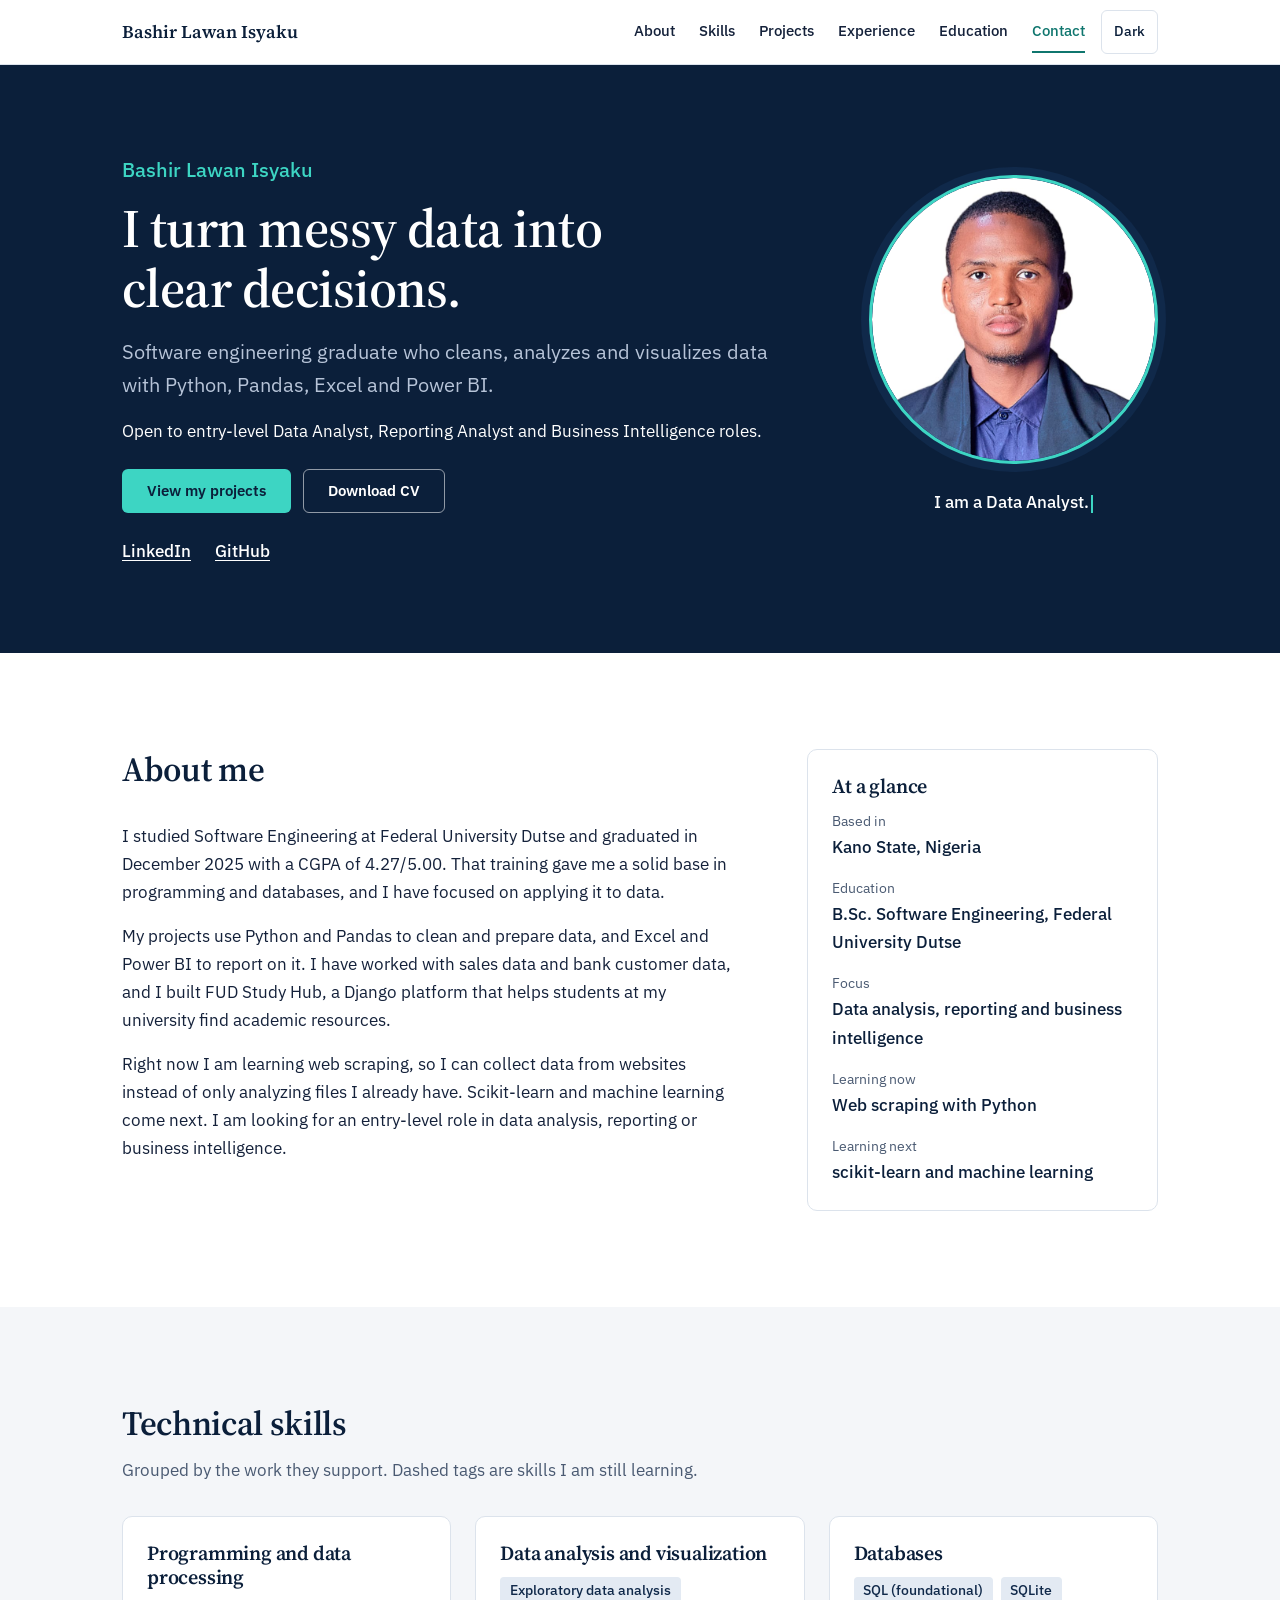
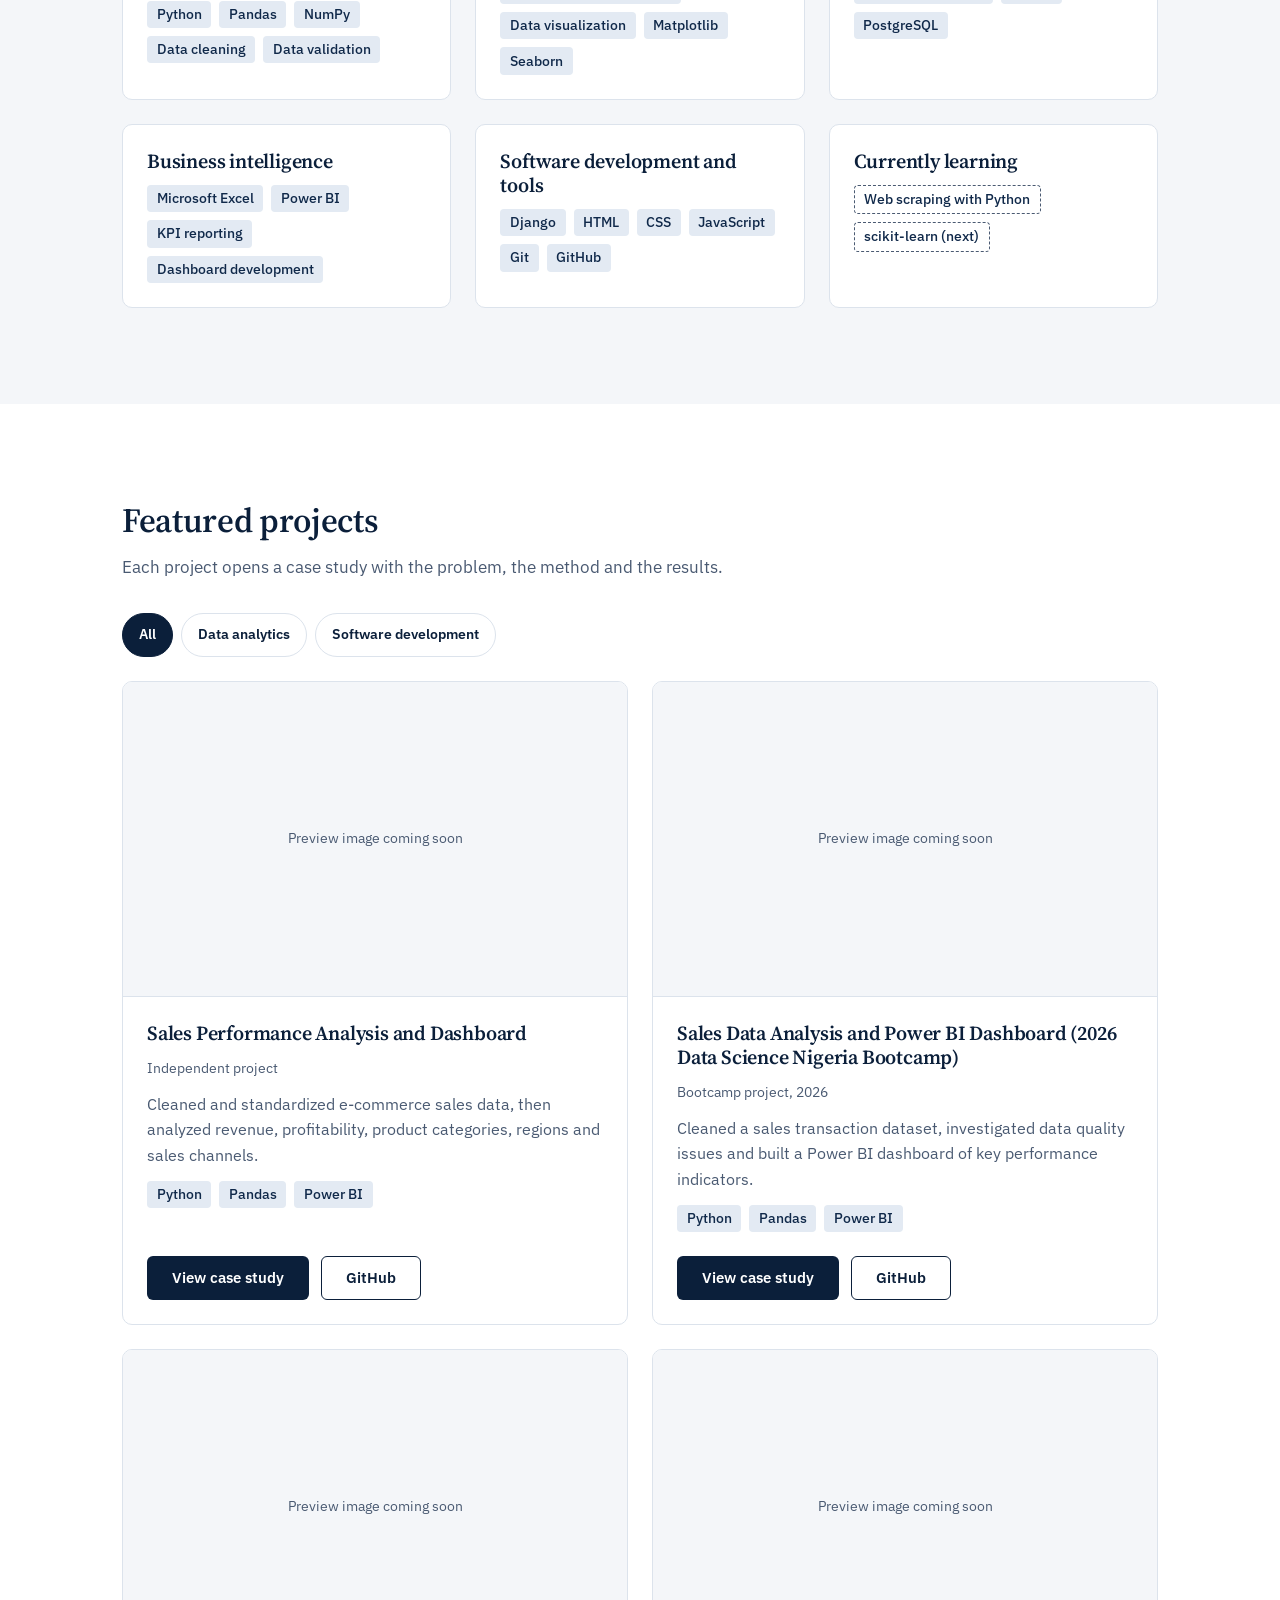
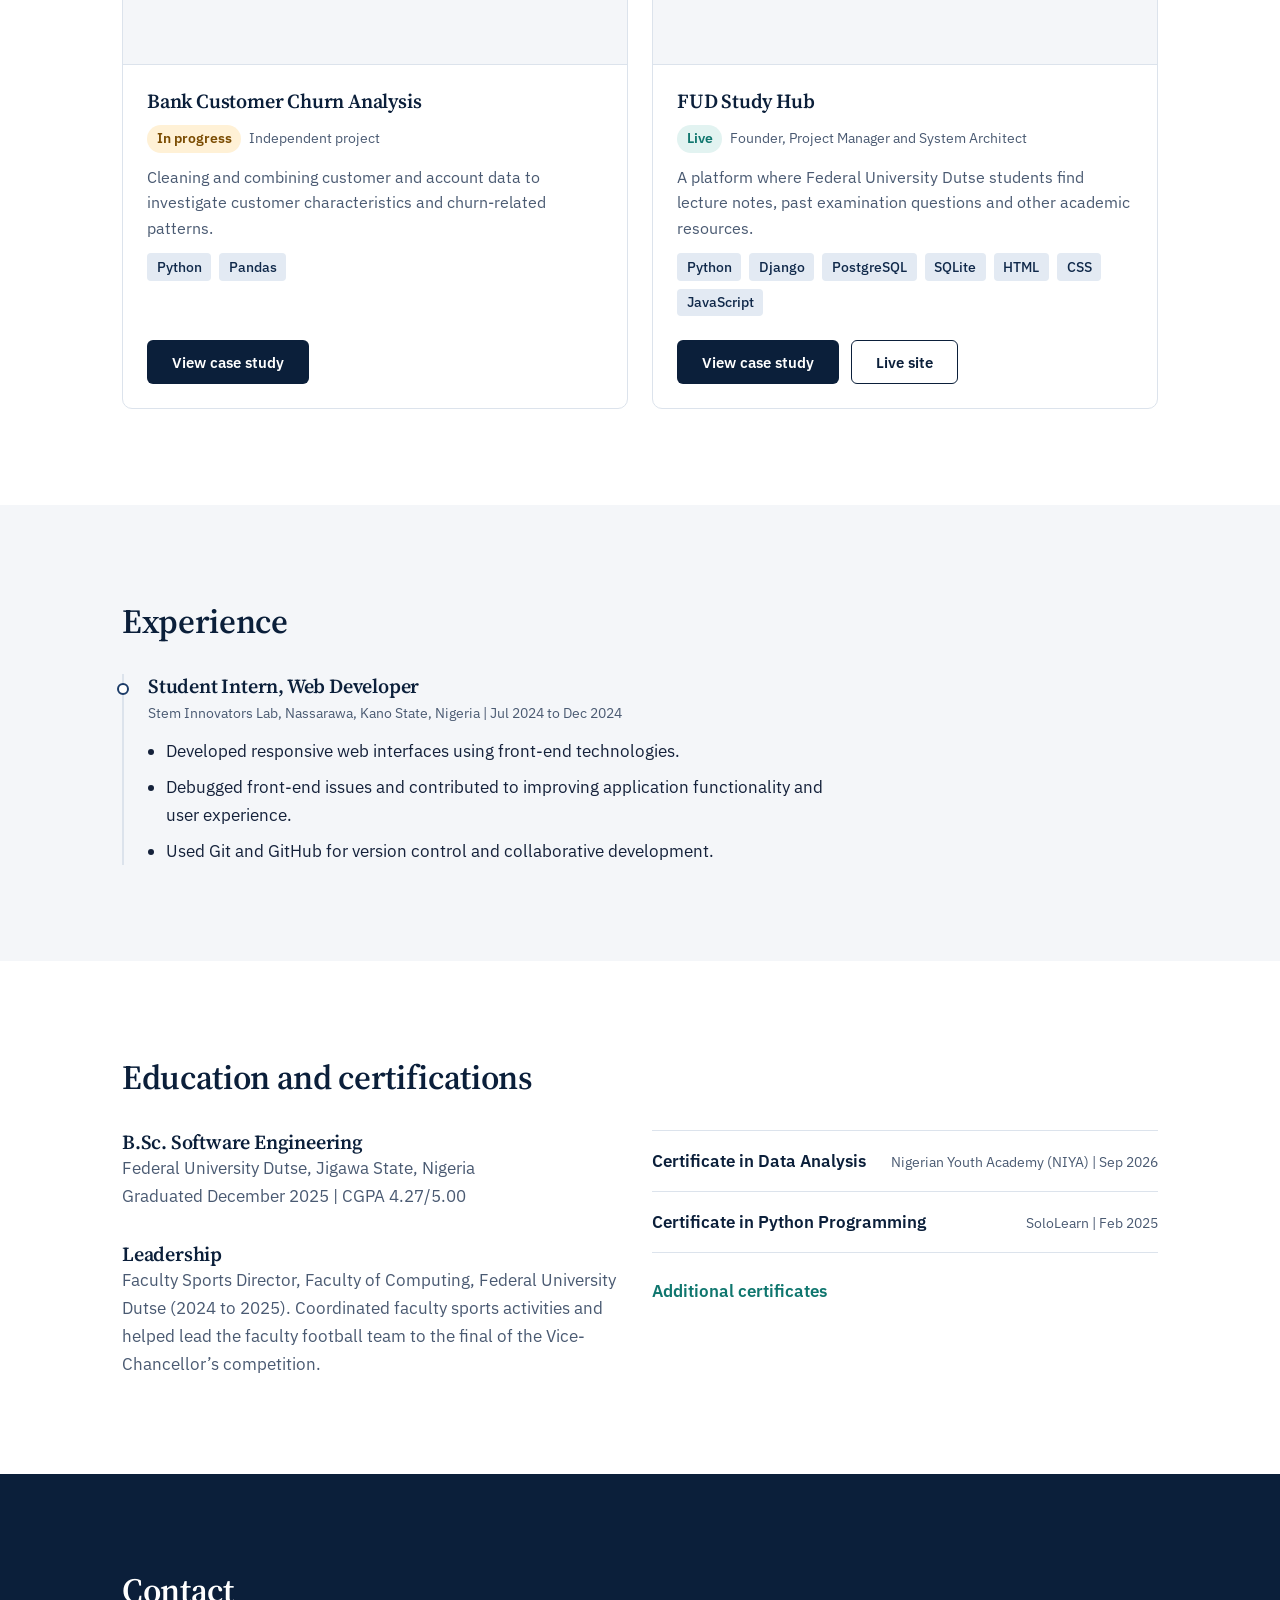
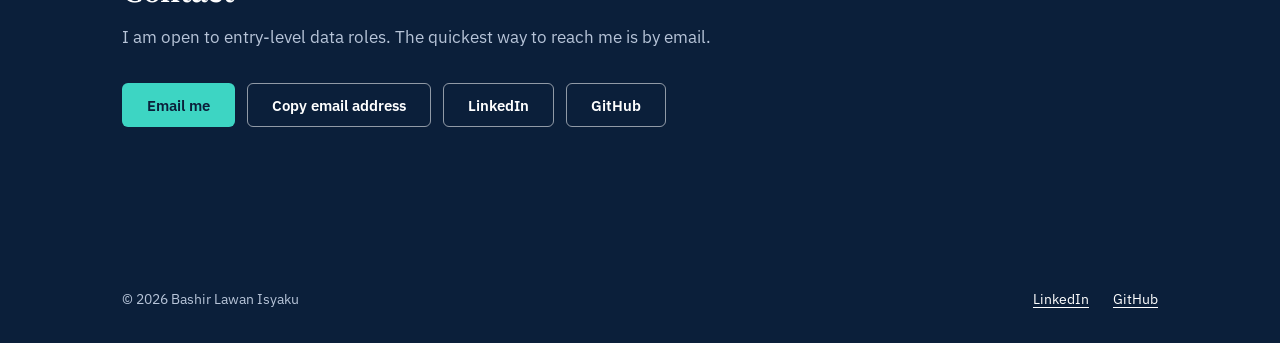
==== commit 9b882718: "Fix image file extension in profile photo Updated image file extension from '.PNG' to '.png' for con" ====
--- a/index.html
+++ b/index.html
@@ -72,7 +72,7 @@
         <div class="hero__photo hero__photo-wrap">
           <!-- Photo: replace the initials with <img src="assets/images/profile/bashir.jpg" alt="Portrait of Bashir Lawan Isyaku">
                (square crop, face centred, at least 600x600 pixels, plain background) -->
-          <div class="photo-frame" role="img" aria-label="Profile photo placeholder"><span class="photo-frame__initials"><img src="assets\images\profile\Bashir_Lawan_Isyaku_Profile.PNG" alt="Portrait of Bashir Lawan Isyaku"></span></div>
+          <div class="photo-frame" role="img" aria-label="Profile photo placeholder"><span class="photo-frame__initials"><img src="assets\images\profile\Bashir_Lawan_Isyaku_Profile.png" alt="Portrait of Bashir Lawan Isyaku"></span></div>
           <!-- Typing line: edit the phrases in data-phrases (keep the JSON format) -->
           <p class="hero__typed" aria-label="I am a data analyst, Python developer and software engineering graduate, learning web scraping.">
             <span class="typed" aria-hidden="true" data-phrases='["I am a Data Analyst.","I am a Python Developer.","I am a Software Engineering graduate.","I am learning web scraping.","I am an aspiring Machine Learning Engineer."]'>I am a Data Analyst.</span>
